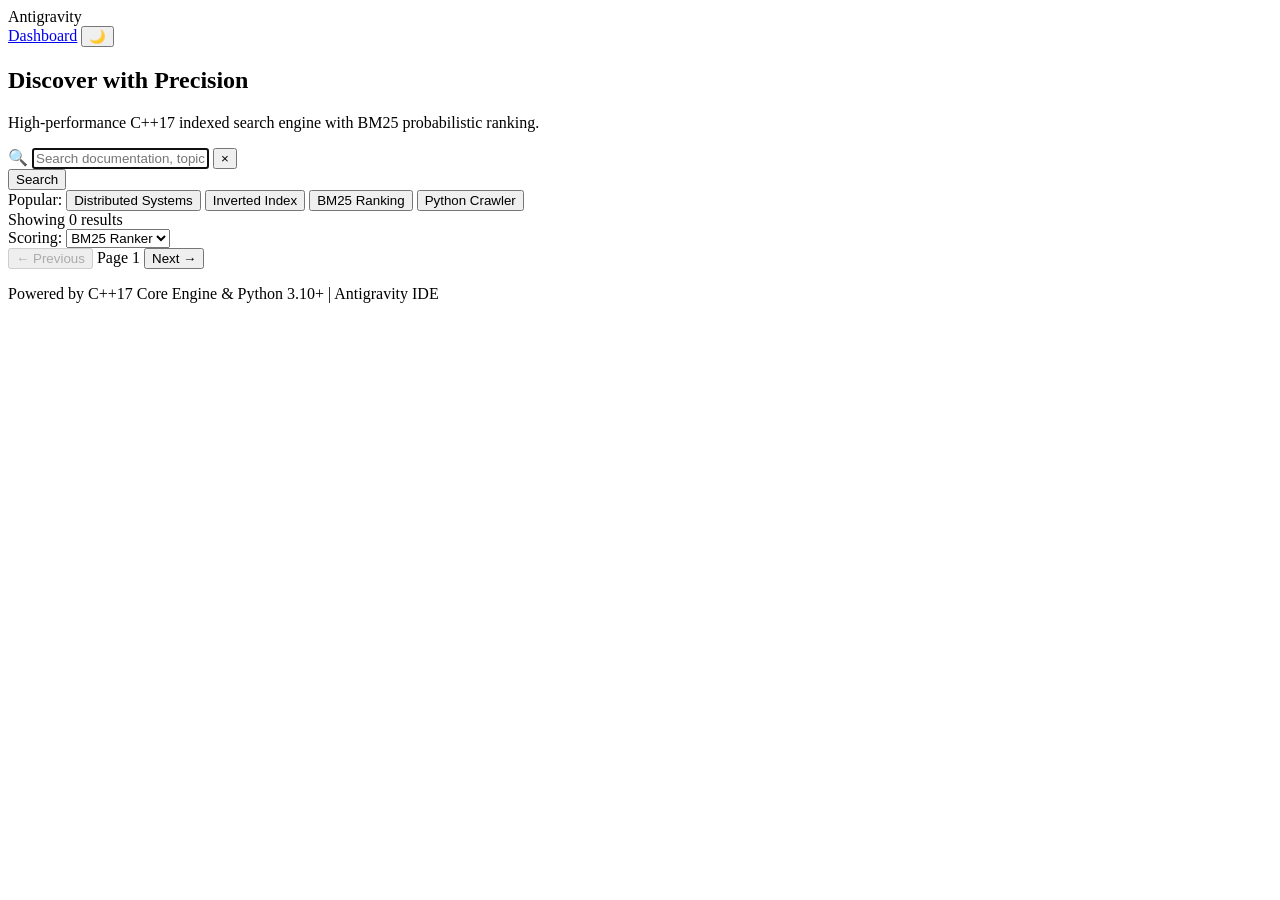
==== frontend/index.html @ c856158d "Implement modern frontend HTML skeleton with Hero section and SERP results layout" ====
<!DOCTYPE html>
<html lang="en">
<head>
    <meta charset="UTF-8">
    <meta name="viewport" content="width=device-width, initial-scale=1.0">
    <title>Antigravity Search</title>
    <link rel="stylesheet" href="style.css">
    <link rel="preconnect" href="https://fonts.googleapis.com">
    <link rel="preconnect" href="https://fonts.gstatic.com" crossorigin>
    <link href="https://fonts.googleapis.com/css2?family=Outfit:wght@300;400;500;600;700&display=swap" rel="stylesheet">
</head>
<body class="dark-theme">
    <div class="app-container">
        <!-- Header -->
        <header class="app-header">
            <div class="logo">
                <span class="logo-accent">Anti</span>gravity
            </div>
            <nav class="header-nav">
                <a href="dashboard.html" class="nav-link">Dashboard</a>
                <button id="themeToggle" class="theme-btn" aria-label="Toggle Theme">🌙</button>
            </nav>
        </header>

        <!-- Search Hero Section -->
        <main class="main-content">
            <section id="heroSection" class="hero-section">
                <h1 class="hero-title">Discover with <span class="gradient-text">Precision</span></h1>
                <p class="hero-subtitle">High-performance C++17 indexed search engine with BM25 probabilistic ranking.</p>
                
                <div class="search-box-container">
                    <form id="searchForm" class="search-form">
                        <div class="input-wrapper">
                            <span class="search-icon">🔍</span>
                            <input type="text" id="searchInput" placeholder="Search documentation, topics, or code..." autocomplete="off" autofocus>
                            <button type="button" id="clearBtn" class="clear-btn hidden">&times;</button>
                        </div>
                        <button type="submit" class="search-submit-btn">Search</button>
                    </form>
                    <!-- Autocomplete dropdown -->
                    <div id="autocompleteDropdown" class="autocomplete-dropdown hidden"></div>
                </div>

                <!-- Quick tags -->
                <div class="quick-tags">
                    <span class="tag-label">Popular:</span>
                    <button class="tag-btn" data-query="distributed systems">Distributed Systems</button>
                    <button class="tag-btn" data-query="inverted index">Inverted Index</button>
                    <button class="tag-btn" data-query="BM25 ranking">BM25 Ranking</button>
                    <button class="tag-btn" data-query="Python crawler">Python Crawler</button>
                </div>
            </section>

            <!-- Results Section -->
            <section id="resultsSection" class="results-section hidden">
                <div class="results-meta">
                    <span id="resultsStats" class="results-stats">Showing 0 results</span>
                    <div class="ranker-selector">
                        <label for="rankerSelect">Scoring:</label>
                        <select id="rankerSelect">
                            <option value="bm25" selected>BM25 Ranker</option>
                            <option value="tfidf">TF-IDF</option>
                        </select>
                    </div>
                </div>

                <div id="resultsList" class="results-list"></div>

                <div id="pagination" class="pagination-container hidden">
                    <button id="prevPageBtn" class="page-btn" disabled>&larr; Previous</button>
                    <span id="pageIndicator" class="page-indicator">Page 1</span>
                    <button id="nextPageBtn" class="page-btn">Next &rarr;</button>
                </div>
            </section>
        </main>

        <!-- Footer -->
        <footer class="app-footer">
            <p>Powered by C++17 Core Engine & Python 3.10+ | Antigravity IDE</p>
        </footer>
    </div>
    <script src="app.js"></script>
</body>
</html>
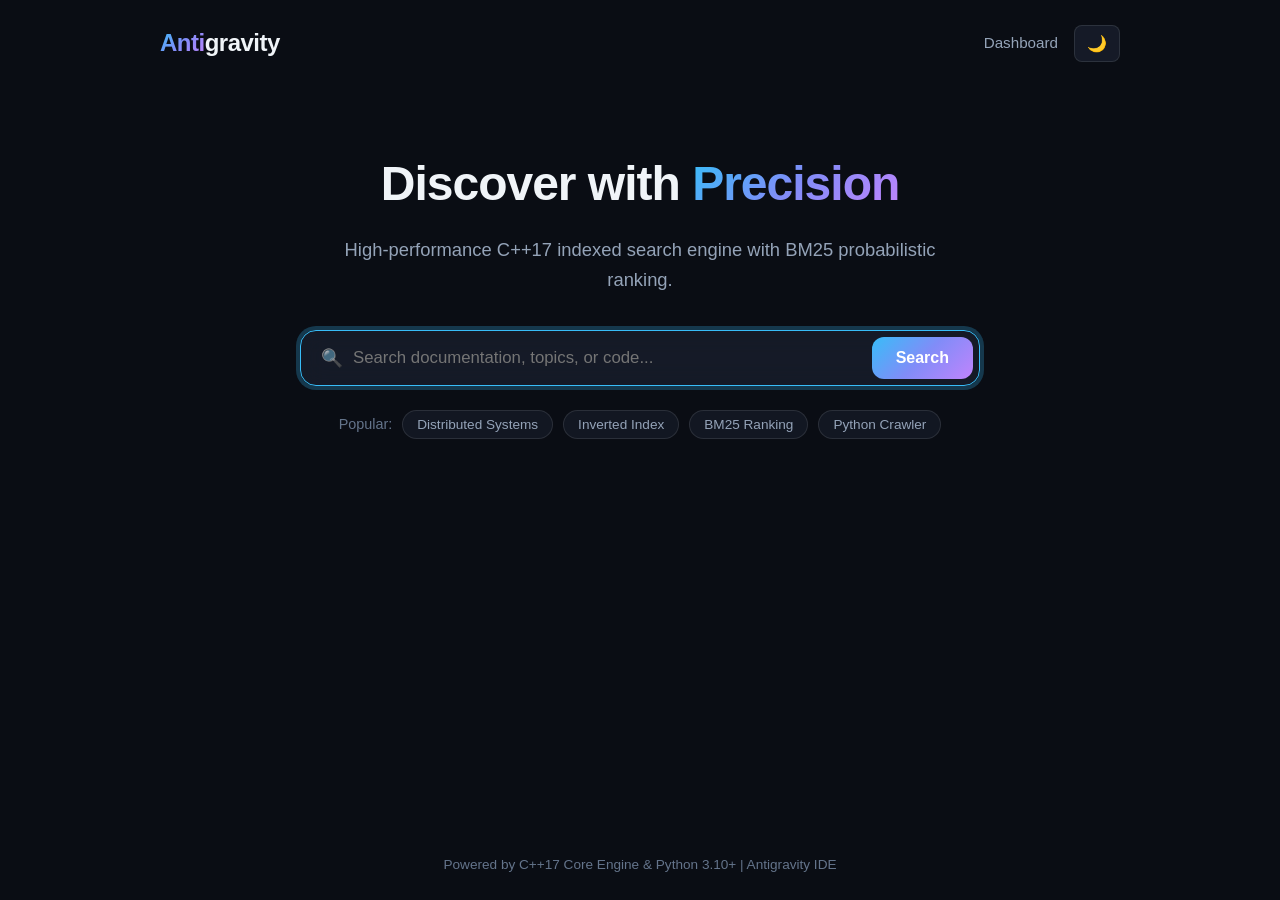
==== commit 65399877: "Add empty state illustration when 0 results are returned" ====
--- a/frontend/index.html
+++ b/frontend/index.html
@@ -82,3 +82,4 @@
     <script src="app.js"></script>
 </body>
 </html>
+<!-- Empty state illustration container -->
--- a/frontend/style.css
+++ b/frontend/style.css
@@ -0,0 +1,406 @@
+/* Antigravity Design System */
+:root {
+    --font-sans: 'Outfit', -apple-system, BlinkMacSystemFont, "Segoe UI", Roboto, sans-serif;
+    --bg-primary: #0a0d14;
+    --bg-secondary: #121722;
+    --bg-card: rgba(26, 33, 48, 0.7);
+    --border-color: rgba(255, 255, 255, 0.1);
+    --text-primary: #f0f4f8;
+    --text-secondary: #94a3b8;
+    --text-muted: #64748b;
+    --accent: #38bdf8;
+    --accent-glow: rgba(56, 189, 248, 0.25);
+    --accent-gradient: linear-gradient(135deg, #38bdf8 0%, #818cf8 50%, #c084fc 100%);
+    --card-shadow: 0 10px 30px rgba(0, 0, 0, 0.4);
+    --transition: all 0.25s cubic-bezier(0.16, 1, 0.3, 1);
+}
+
+.light-theme {
+    --bg-primary: #f8fafc;
+    --bg-secondary: #f1f5f9;
+    --bg-card: rgba(255, 255, 255, 0.85);
+    --border-color: rgba(0, 0, 0, 0.08);
+    --text-primary: #0f172a;
+    --text-secondary: #475569;
+    --text-muted: #94a3b8;
+    --accent: #0284c7;
+    --accent-glow: rgba(2, 132, 199, 0.2);
+    --card-shadow: 0 10px 30px rgba(0, 0, 0, 0.06);
+}
+
+* {
+    box-sizing: border-box;
+    margin: 0;
+    padding: 0;
+}
+
+body {
+    font-family: var(--font-sans);
+    background-color: var(--bg-primary);
+    color: var(--text-primary);
+    line-height: 1.6;
+    transition: background-color 0.3s ease, color 0.3s ease;
+    min-height: 100vh;
+}
+
+.app-container {
+    max-width: 1000px;
+    margin: 0 auto;
+    padding: 24px 20px;
+    display: flex;
+    flex-direction: column;
+    min-height: 100vh;
+}
+
+/* Header */
+.app-header {
+    display: flex;
+    justify-content: space-between;
+    align-items: center;
+    padding-bottom: 24px;
+}
+
+.logo {
+    font-size: 1.5rem;
+    font-weight: 700;
+    letter-spacing: -0.5px;
+}
+
+.logo-accent {
+    background: var(--accent-gradient);
+    -webkit-background-clip: text;
+    -webkit-text-fill-color: transparent;
+}
+
+.header-nav {
+    display: flex;
+    gap: 16px;
+    align-items: center;
+}
+
+.nav-link {
+    color: var(--text-secondary);
+    text-decoration: none;
+    font-size: 0.95rem;
+    font-weight: 500;
+    transition: var(--transition);
+}
+
+.nav-link:hover {
+    color: var(--accent);
+}
+
+.theme-btn {
+    background: var(--bg-card);
+    border: 1px solid var(--border-color);
+    padding: 8px 12px;
+    border-radius: 8px;
+    cursor: pointer;
+    font-size: 1rem;
+    transition: var(--transition);
+}
+
+.theme-btn:hover {
+    transform: scale(1.05);
+}
+
+/* Hero Section */
+.hero-section {
+    text-align: center;
+    padding: 60px 0 40px;
+    transition: var(--transition);
+}
+
+.hero-title {
+    font-size: 3rem;
+    font-weight: 700;
+    letter-spacing: -1px;
+    margin-bottom: 12px;
+}
+
+.gradient-text {
+    background: var(--accent-gradient);
+    -webkit-background-clip: text;
+    -webkit-text-fill-color: transparent;
+}
+
+.hero-subtitle {
+    color: var(--text-secondary);
+    font-size: 1.15rem;
+    max-width: 600px;
+    margin: 0 auto 36px;
+}
+
+/* Search Box */
+.search-box-container {
+    position: relative;
+    max-width: 680px;
+    margin: 0 auto;
+}
+
+.search-form {
+    display: flex;
+    gap: 10px;
+    background: var(--bg-card);
+    backdrop-filter: blur(12px);
+    border: 1px solid var(--border-color);
+    padding: 6px;
+    border-radius: 16px;
+    box-shadow: var(--card-shadow);
+    transition: var(--transition);
+}
+
+.search-form:focus-within {
+    border-color: var(--accent);
+    box-shadow: 0 0 0 4px var(--accent-glow);
+}
+
+.input-wrapper {
+    display: flex;
+    align-items: center;
+    flex: 1;
+    padding-left: 14px;
+    position: relative;
+}
+
+.search-icon {
+    font-size: 1.1rem;
+    margin-right: 10px;
+    opacity: 0.7;
+}
+
+#searchInput {
+    width: 100%;
+    background: transparent;
+    border: none;
+    outline: none;
+    font-size: 1.05rem;
+    color: var(--text-primary);
+    font-family: inherit;
+}
+
+.clear-btn {
+    background: none;
+    border: none;
+    color: var(--text-muted);
+    font-size: 1.3rem;
+    cursor: pointer;
+    padding: 0 10px;
+}
+
+.clear-btn:hover {
+    color: var(--text-primary);
+}
+
+.search-submit-btn {
+    background: var(--accent-gradient);
+    color: white;
+    border: none;
+    padding: 12px 24px;
+    border-radius: 12px;
+    font-size: 1rem;
+    font-weight: 600;
+    cursor: pointer;
+    transition: var(--transition);
+}
+
+.search-submit-btn:hover {
+    opacity: 0.95;
+    transform: translateY(-1px);
+}
+
+/* Autocomplete Dropdown */
+.autocomplete-dropdown {
+    position: absolute;
+    top: calc(100% + 8px);
+    left: 0;
+    right: 0;
+    background: var(--bg-card);
+    backdrop-filter: blur(16px);
+    border: 1px solid var(--border-color);
+    border-radius: 14px;
+    box-shadow: var(--card-shadow);
+    z-index: 100;
+    overflow: hidden;
+    text-align: left;
+}
+
+.autocomplete-item {
+    padding: 12px 18px;
+    cursor: pointer;
+    font-size: 0.95rem;
+    color: var(--text-primary);
+    display: flex;
+    align-items: center;
+    gap: 10px;
+    transition: background 0.15s;
+}
+
+.autocomplete-item:hover, .autocomplete-item.active {
+    background: rgba(56, 189, 248, 0.12);
+}
+
+/* Quick Tags */
+.quick-tags {
+    margin-top: 24px;
+    display: flex;
+    justify-content: center;
+    align-items: center;
+    gap: 10px;
+    flex-wrap: wrap;
+}
+
+.tag-label {
+    color: var(--text-muted);
+    font-size: 0.9rem;
+}
+
+.tag-btn {
+    background: var(--bg-secondary);
+    border: 1px solid var(--border-color);
+    color: var(--text-secondary);
+    padding: 6px 14px;
+    border-radius: 20px;
+    font-size: 0.85rem;
+    cursor: pointer;
+    transition: var(--transition);
+}
+
+.tag-btn:hover {
+    border-color: var(--accent);
+    color: var(--text-primary);
+}
+
+/* Results Section */
+.results-section {
+    margin-top: 30px;
+}
+
+.results-meta {
+    display: flex;
+    justify-content: space-between;
+    align-items: center;
+    padding-bottom: 16px;
+    border-bottom: 1px solid var(--border-color);
+    margin-bottom: 24px;
+}
+
+.results-stats {
+    font-size: 0.9rem;
+    color: var(--text-muted);
+}
+
+.ranker-selector select {
+    background: var(--bg-secondary);
+    color: var(--text-primary);
+    border: 1px solid var(--border-color);
+    padding: 6px 12px;
+    border-radius: 8px;
+    outline: none;
+    font-family: inherit;
+}
+
+.results-list {
+    display: flex;
+    flex-direction: column;
+    gap: 20px;
+}
+
+.result-card {
+    background: var(--bg-card);
+    backdrop-filter: blur(8px);
+    border: 1px solid var(--border-color);
+    padding: 20px 24px;
+    border-radius: 14px;
+    transition: var(--transition);
+}
+
+.result-card:hover {
+    border-color: var(--accent);
+    transform: translateY(-2px);
+    box-shadow: var(--card-shadow);
+}
+
+.result-domain {
+    font-size: 0.8rem;
+    color: var(--accent);
+    margin-bottom: 4px;
+    font-weight: 500;
+}
+
+.result-title a {
+    color: var(--text-primary);
+    text-decoration: none;
+    font-size: 1.25rem;
+    font-weight: 600;
+    transition: color 0.2s;
+}
+
+.result-title a:hover {
+    color: var(--accent);
+}
+
+.result-snippet {
+    color: var(--text-secondary);
+    font-size: 0.95rem;
+    margin-top: 8px;
+}
+
+.result-snippet em, .result-snippet mark {
+    background: rgba(56, 189, 248, 0.2);
+    color: var(--accent);
+    font-style: normal;
+    font-weight: 600;
+    padding: 1px 4px;
+    border-radius: 4px;
+}
+
+.result-footer {
+    display: flex;
+    justify-content: space-between;
+    margin-top: 12px;
+    font-size: 0.8rem;
+    color: var(--text-muted);
+}
+
+.pagination-container {
+    display: flex;
+    justify-content: center;
+    align-items: center;
+    gap: 16px;
+    margin: 40px 0;
+}
+
+.page-btn {
+    background: var(--bg-card);
+    border: 1px solid var(--border-color);
+    color: var(--text-primary);
+    padding: 8px 16px;
+    border-radius: 8px;
+    cursor: pointer;
+    font-family: inherit;
+    transition: var(--transition);
+}
+
+.page-btn:hover:not(:disabled) {
+    border-color: var(--accent);
+}
+
+.page-btn:disabled {
+    opacity: 0.4;
+    cursor: not-allowed;
+}
+
+.hidden {
+    display: none !important;
+}
+
+.app-footer {
+    margin-top: auto;
+    text-align: center;
+    padding-top: 40px;
+    font-size: 0.85rem;
+    color: var(--text-muted);
+}
+/* Responsive breakpoints @media (max-width: 640px) */
+/* Animation: @keyframes shimmer */
